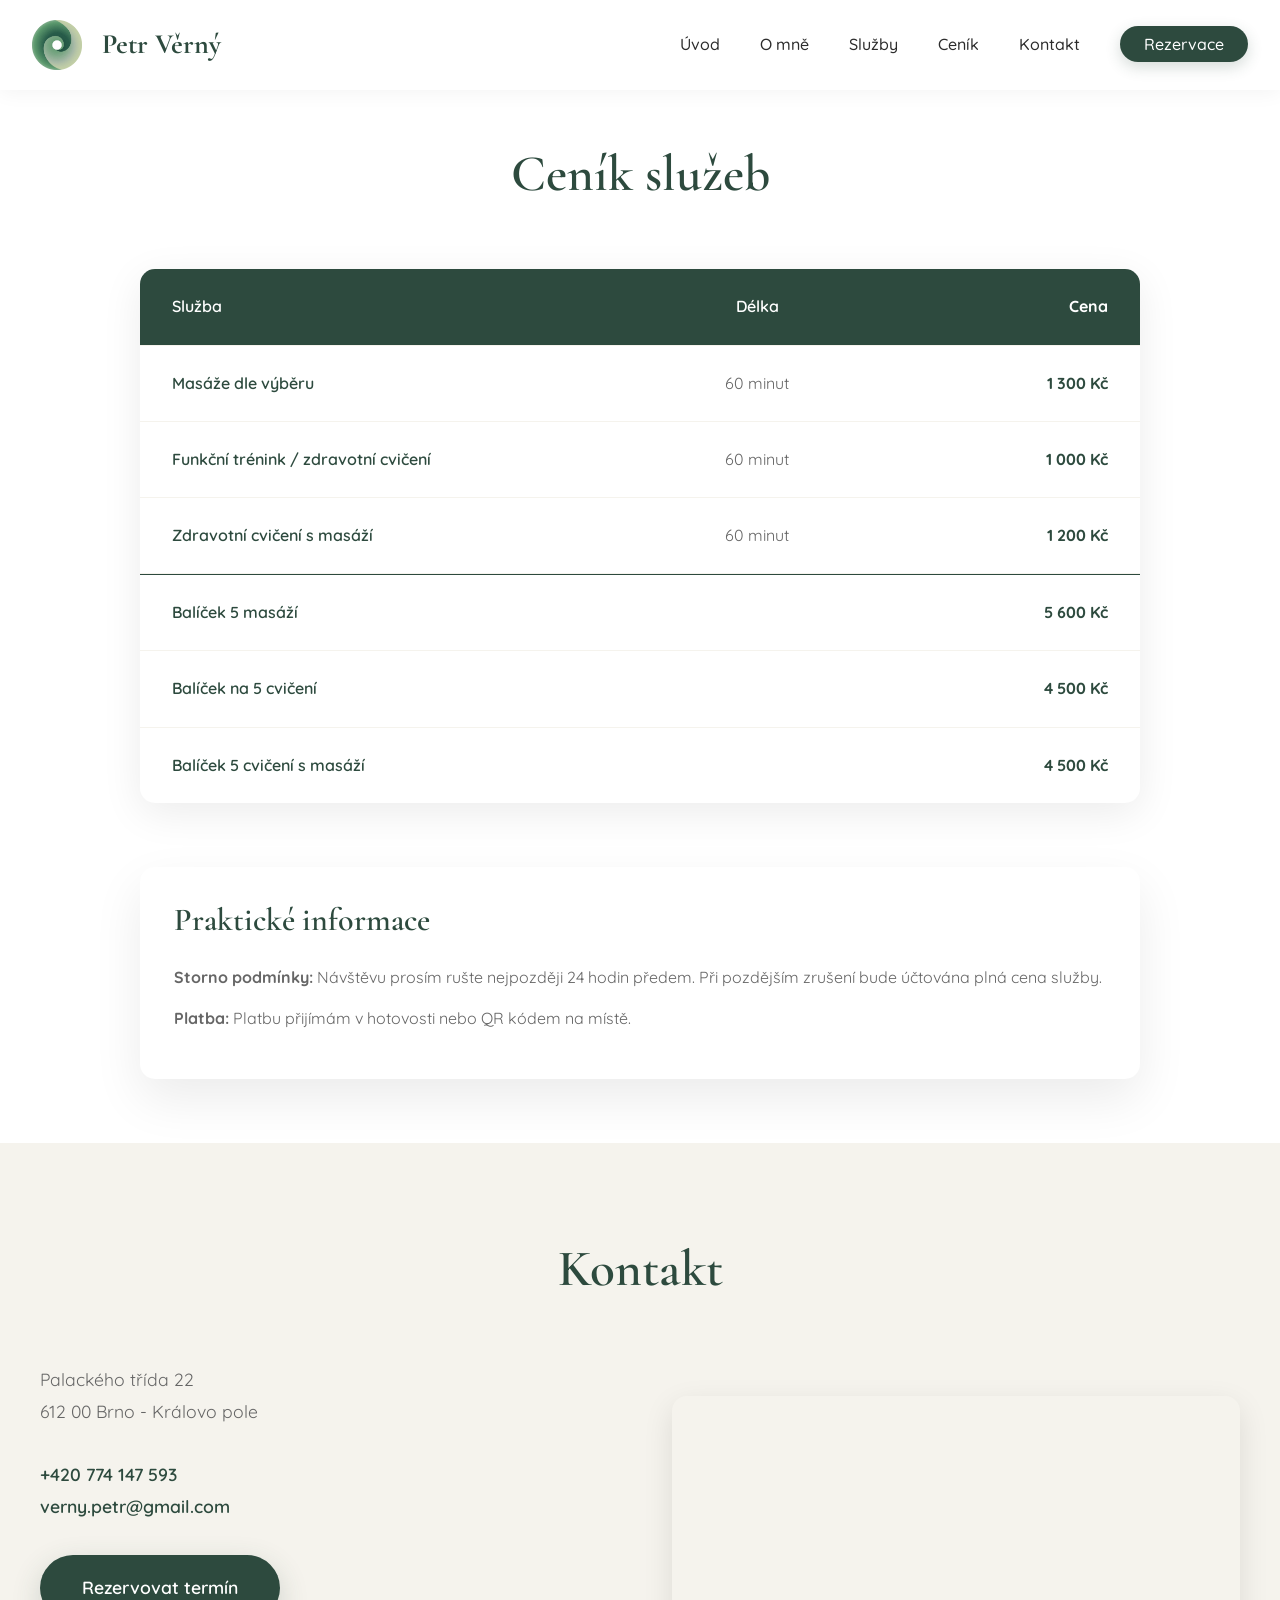
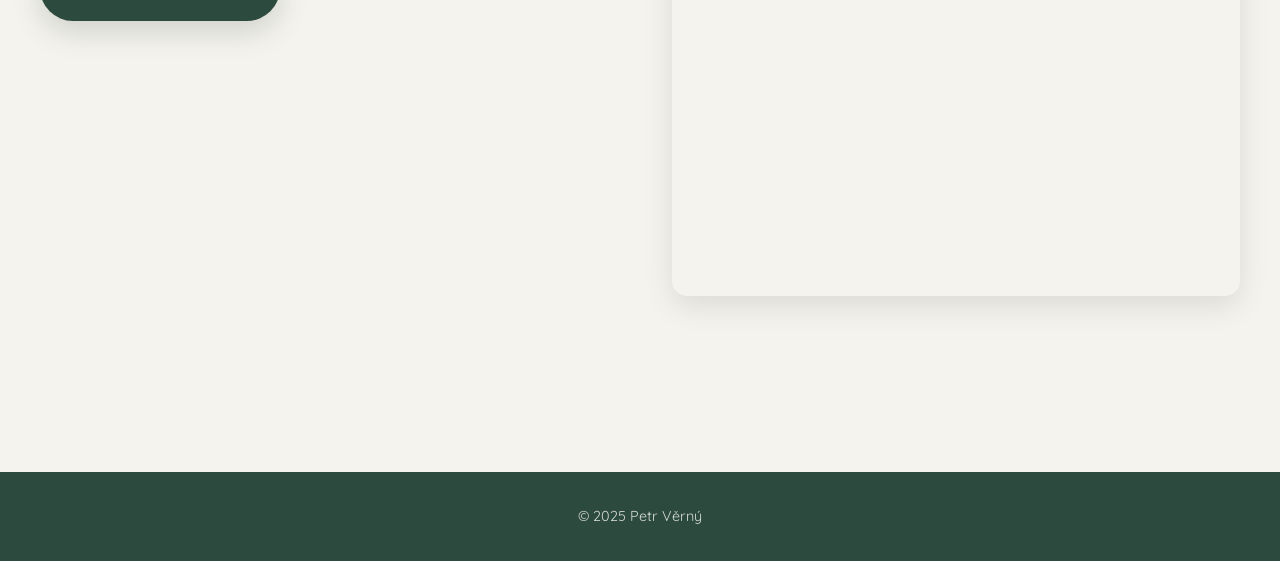
==== cenik.html @ 2bae0944 "initial commit" ====
<!doctype html>
<html lang="cs">
    <head>
        <meta charset="UTF-8" />
        <meta name="viewport" content="width=device-width, initial-scale=1.0" />
        <title>Ceník | Petr Věrný</title>
        <link rel="icon" type="image/x-icon" href="images/logo.ico" />

        <meta
            name="description"
            content="Ceník masáží, tréninků a wellness služeb v Brně."
        />

        <link rel="preconnect" href="https://fonts.googleapis.com" />
        <link rel="preconnect" href="https://fonts.gstatic.com" crossorigin />
        <link
            href="https://fonts.googleapis.com/css2?family=Cormorant+Garamond:wght@300;400;600;700&family=Quicksand:wght@300;400;500;600&display=swap"
            rel="stylesheet"
        />

        <link rel="stylesheet" href="styles.css" />
    </head>
    <body class="subpage">
        <!-- Navigation -->
        <nav id="navbar">
            <div class="nav-container">
                <a href="index.html" class="logo">
                    <img
                        src="images/logo.png"
                        alt="Logo"
                        style="
                            height: 50px;
                            width: auto;
                            vertical-align: middle;
                            margin-right: 20px;
                        "
                    />Petr Věrný
                </a>
                <button class="mobile-menu-btn" id="mobileMenuBtn">
                    <span></span>
                    <span></span>
                    <span></span>
                </button>
                <ul class="nav-links" id="navLinks">
                    <li><a href="index.html#uvod">Úvod</a></li>
                    <li><a href="index.html#o-mne">O mně</a></li>
                    <li><a href="index.html#sluzby">Služby</a></li>
                    <li><a href="cenik.html">Ceník</a></li>
                    <li><a href="#kontakt">Kontakt</a></li>
                    <li>
                        <a
                            href="https://petr-verny.reservio.com/"
                            target="_blank"
                            class="btn-rezervace"
                            >Rezervace</a
                        >
                    </li>
                </ul>
            </div>
        </nav>

        <!-- Pricing Section -->
        <section style="padding: 4rem 2rem">
            <div class="container" style="max-width: 1000px">
                <div class="section-header">
                    <h2 class="section-title">Ceník služeb</h2>
                </div>

                <div class="pricing-table">
                    <div class="pricing-row header">
                        <div class="service-name">Služba</div>
                        <div class="duration">Délka</div>
                        <div class="price">Cena</div>
                    </div>

                    <div class="pricing-row">
                        <div class="service-name">Masáže dle výběru</div>
                        <div class="duration">60 minut</div>
                        <div class="price">1 300 Kč</div>
                    </div>

                    <div class="pricing-row">
                        <div class="service-name">
                            Funkční trénink / zdravotní cvičení
                        </div>
                        <div class="duration">60 minut</div>
                        <div class="price">1 000 Kč</div>
                    </div>

                    <div class="pricing-row">
                        <div class="service-name">
                            Zdravotní cvičení s masáží
                        </div>
                        <div class="duration">60 minut</div>
                        <div class="price">1 200 Kč</div>
                    </div>

                    <div class="pricing-row divider">
                        <div class="service-name">Balíček 5 masáží</div>
                        <div class="duration"></div>
                        <div class="price">5 600 Kč</div>
                    </div>

                    <div class="pricing-row">
                        <div class="service-name">Balíček na 5 cvičení</div>
                        <div class="duration"></div>
                        <div class="price">4 500 Kč</div>
                    </div>
                    <div class="pricing-row">
                        <div class="service-name">
                            Balíček 5 cvičení s masáží
                        </div>
                        <div class="duration"></div>
                        <div class="price">4 500 Kč</div>
                    </div>
                </div>

                <div class="pricing-note">
                    <h4 class="pricing-h4">Praktické informace</h4>
                    <p>
                        <strong>Storno podmínky:</strong> Návštěvu prosím rušte
                        nejpozději 24 hodin předem. Při pozdějším zrušení bude
                        účtována plná cena služby.
                    </p>
                    <p>
                        <strong>Platba:</strong> Platbu přijímám v hotovosti
                        nebo QR kódem na místě.
                    </p>
                </div>
            </div>
        </section>

        <!-- Contact Section -->
        <section id="kontakt">
            <div class="container">
                <div class="section-header">
                    <h2 class="section-title">Kontakt</h2>
                </div>
                <div class="contact-simple">
                    <div class="contact-content">
                        <div class="contact-info">
                            <div class="contact-item">
                                <p>
                                    Palackého třída 22<br />
                                    612 00 Brno - Královo pole
                                </p>
                            </div>

                            <div class="contact-item">
                                <p>
                                    <a href="tel:+420774147593"
                                        >+420 774 147 593</a
                                    >
                                </p>
                                <p>
                                    <a href="mailto:verny.petr@gmail.com"
                                        >verny.petr@gmail.com</a
                                    >
                                </p>
                            </div>

                            <a
                                href="https://petr-verny.reservio.com/"
                                target="_blank"
                                class="btn btn-primary btn-contact"
                                >Rezervovat termín</a
                            >
                        </div>

                        <div class="contact-map-container">
                            <div class="contact-map">
                                <iframe
                                    src="https://www.google.com/maps/embed?pb=!1m18!1m12!1m3!1d2607.1234567890123!2d16.6072!3d49.2108!2m3!1f0!2f0!3f0!3m2!1i1024!2i768!4f13.1!3m3!1m2!1s0x47129450b8c0c0c1%3A0x1234567890abcdef!2zUGFsYWNrw6lobyB0xZlpZGEgMjIsIDYxMiAwMCBCcm5vLUty w6Fsb3ZvIFBvbGU!5e0!3m2!1scs!2scz!4v1234567890123!5m2!1scs!2scz"
                                    width="100%"
                                    height="500"
                                    style="
                                        border: 0;
                                        border-radius: 15px;
                                        box-shadow: 0 10px 30px
                                            rgba(0, 0, 0, 0.1);
                                    "
                                    allowfullscreen=""
                                    loading="lazy"
                                    referrerpolicy="no-referrer-when-downgrade"
                                ></iframe>
                            </div>
                        </div>
                    </div>
                </div>
            </div>
        </section>

        <!-- Footer -->
        <footer>
            <div class="footer-content">
                <div class="footer-bottom">
                    <p>&copy; 2025 Petr Věrný</p>
                </div>
            </div>
        </footer>

        <script src="script.js"></script>
    </body>
</html>
---- styles.css ----
:root {
    --color-primary: #2d4a3e;
    --color-secondary: #6b8f71;
    --color-accent: #d4a574;
    --color-light: #f5f3ed;
    --color-white: #ffffff;
    --color-text: #2c2c2c;
    --color-text-light: #666666;

    --font-heading: "Cormorant Garamond", serif;
    --font-body: "Quicksand", sans-serif;

    --transition: all 0.4s cubic-bezier(0.4, 0, 0.2, 1);
}

* {
    margin: 0;
    padding: 0;
    box-sizing: border-box;
}

html {
    scroll-behavior: smooth;
}

body {
    font-family: var(--font-body);
    color: var(--color-text);
    line-height: 1.7;
    background-color: var(--color-white);
    overflow-x: hidden;
}

h1,
h2,
h3,
h4 {
    font-family: var(--font-heading);
    font-weight: 600;
    line-height: 1.2;
}

h1 {
    font-size: clamp(2.5rem, 6vw, 4.5rem);
    font-weight: 700;
}

h2 {
    font-size: clamp(2rem, 4vw, 3.5rem);
    margin-bottom: 1rem;
}

h3 {
    font-size: clamp(1.5rem, 3vw, 2rem);
    margin-bottom: 0.75rem;
}

/* Navigation */
nav {
    position: fixed;
    top: 0;
    width: 100%;
    background: rgba(255, 255, 255, 0.95);
    backdrop-filter: blur(10px);
    z-index: 1000;
    padding: 1.25rem 0;
    box-shadow: 0 2px 20px rgba(0, 0, 0, 0.05);
    transition: var(--transition);
}

nav.scrolled {
    padding: 0.75rem 0;
    box-shadow: 0 2px 30px rgba(0, 0, 0, 0.1);
}

.nav-container {
    max-width: 1400px;
    margin: 0 auto;
    padding: 0 2rem;
    display: flex;
    justify-content: space-between;
    align-items: center;
}

.logo {
    font-family: var(--font-heading);
    font-size: 1.75rem;
    font-weight: 700;
    color: var(--color-primary);
    text-decoration: none;
    transition: var(--transition);
    display: flex;
    align-items: center;
}

.logo:hover {
    color: var(--color-accent);
}

.nav-links {
    display: flex;
    gap: 2.5rem;
    list-style: none;
}

.nav-links a {
    text-decoration: none;
    color: var(--color-text);
    font-weight: 500;
    font-size: 1rem;
    position: relative;
    transition: var(--transition);
}

.nav-links a::after {
    content: "";
    position: absolute;
    bottom: -5px;
    left: 0;
    width: 0;
    height: 2px;
    background: var(--color-accent);
    transition: var(--transition);
}

.nav-links a:hover {
    color: var(--color-primary);
}

.nav-links a:hover::after {
    width: 100%;
}

.btn-rezervace {
    background: var(--color-primary) !important;
    color: var(--color-white) !important;
    padding: 0.5rem 1.5rem !important;
    border-radius: 50px !important;
    transition: var(--transition) !important;
    box-shadow: 0 5px 15px rgba(45, 74, 62, 0.2) !important;
}

.btn-rezervace:hover {
    background: var(--color-secondary) !important;
    transform: translateY(-2px);
    box-shadow: 0 8px 20px rgba(45, 74, 62, 0.3) !important;
}

.btn-rezervace::after {
    display: none !important;
}

.mobile-menu-btn {
    display: none;
    flex-direction: column;
    gap: 5px;
    background: none;
    border: none;
    cursor: pointer;
}

.mobile-menu-btn span {
    width: 25px;
    height: 3px;
    background: var(--color-primary);
    transition: var(--transition);
}

/* Hero Section */
.hero {
    min-height: 100vh;
    display: flex;
    align-items: center;
    position: relative;
    overflow: hidden;
    background: linear-gradient(
        135deg,
        var(--color-light) 0%,
        var(--color-white) 100%
    );
    padding-top: 80px;
}

.hero::before {
    content: "";
    position: absolute;
    top: -50%;
    right: -20%;
    width: 80%;
    height: 150%;
    background: radial-gradient(
        circle,
        rgba(212, 165, 116, 0.08) 0%,
        transparent 70%
    );
    animation: float 20s ease-in-out infinite;
}

@keyframes float {
    0%,
    100% {
        transform: translate(0, 0) rotate(0deg);
    }
    33% {
        transform: translate(30px, -30px) rotate(5deg);
    }
    66% {
        transform: translate(-20px, 20px) rotate(-5deg);
    }
}

.hero-container {
    max-width: 1400px;
    margin: 0 auto;
    padding: 2rem;
    display: grid;
    grid-template-columns: 1fr 1fr;
    gap: 4rem;
    align-items: center;
    position: relative;
    z-index: 1;
}

.hero-content {
    animation: fadeInLeft 1s ease-out;
}

@keyframes fadeInLeft {
    from {
        opacity: 0;
        transform: translateX(-50px);
    }
    to {
        opacity: 1;
        transform: translateX(0);
    }
}

.hero-subtitle {
    font-size: 1.25rem;
    color: var(--color-secondary);
    margin-bottom: 1.5rem;
    font-weight: 500;
    letter-spacing: 2px;
    text-transform: uppercase;
}

.hero h1 {
    color: var(--color-primary);
    margin-bottom: 1.5rem;
}

.hero-description {
    font-size: 1.2rem;
    color: var(--color-text-light);
    margin-bottom: 3rem;
    line-height: 1.8;
}

.hero-buttons {
    display: flex;
    gap: 1.5rem;
    flex-wrap: wrap;
}

.btn {
    display: inline-block;
    padding: 1rem 2.5rem;
    border-radius: 50px;
    text-decoration: none;
    font-weight: 600;
    font-size: 1.1rem;
    transition: var(--transition);
    border: 2px solid transparent;
    cursor: pointer;
}

.btn-primary {
    background: var(--color-primary);
    color: var(--color-white);
    box-shadow: 0 10px 30px rgba(45, 74, 62, 0.2);
}

.btn-primary:hover {
    background: var(--color-secondary);
    transform: translateY(-3px);
    box-shadow: 0 15px 40px rgba(45, 74, 62, 0.3);
}

.btn-secondary {
    background: transparent;
    color: var(--color-primary);
    border-color: var(--color-primary);
}

.btn-secondary:hover {
    background: var(--color-primary);
    color: var(--color-white);
    transform: translateY(-3px);
}

.hero-visual {
    position: relative;
    animation: fadeInRight 1s ease-out 0.3s both;
}

@keyframes fadeInRight {
    from {
        opacity: 0;
        transform: translateX(50px);
    }
    to {
        opacity: 1;
        transform: translateX(0);
    }
}

.hero-image-container {
    position: relative;
    border-radius: 20px;
    overflow: hidden;
    box-shadow: 0 30px 60px rgba(0, 0, 0, 0.15);
    transition: var(--transition);
}

.hero-image-container:hover {
    transform: translateY(-10px);
    box-shadow: 0 40px 80px rgba(0, 0, 0, 0.2);
}

.hero-image-container::before {
    content: "";
    position: absolute;
    top: 0;
    left: 0;
    right: 0;
    bottom: 0;
    background: linear-gradient(
        135deg,
        rgba(45, 74, 62, 0.1) 0%,
        rgba(212, 165, 116, 0.1) 100%
    );
    z-index: 1;
}

.hero-image-container img {
    width: 100%;
    height: auto;
    display: block;
    transform: scale(1.25);
    transition: var(--transition);
}

.hero-image-container:hover img {
    transform: scale(1.3);
}

.decorative-element {
    position: absolute;
    width: 200px;
    height: 200px;
    background: var(--color-accent);
    opacity: 0.15;
    border-radius: 50%;
    filter: blur(60px);
    z-index: -1;
}

.decorative-element:nth-child(1) {
    top: -50px;
    right: -50px;
}

.decorative-element:nth-child(2) {
    bottom: -80px;
    left: -50px;
}

/* Sections */
section {
    padding: 6rem 2rem;
    position: relative;
}

.container {
    max-width: 1400px;
    margin: 0 auto;
}

.section-header {
    text-align: center;
    margin-bottom: 4rem;
}

.section-subtitle {
    color: var(--color-secondary);
    font-size: 1rem;
    font-weight: 600;
    text-transform: uppercase;
    letter-spacing: 3px;
    margin-bottom: 1rem;
}

.section-title {
    color: var(--color-primary);
}

/* About Section */
#o-mne {
    background: var(--color-light);
}

.about-content {
    display: grid;
    grid-template-columns: 450px 1fr;
    gap: 4rem;
    align-items: center;
    margin-bottom: 3rem;
}

.about-photo {
    position: relative;
}

.about-photo img {
    width: 100%;
    border-radius: 20px;
    box-shadow: 0 20px 50px rgba(0, 0, 0, 0.15);
    transition: var(--transition);
    aspect-ratio: 1/1;
    overflow: hidden;
    object-fit: cover;
    object-position: -85px center;
}

.about-photo:hover img {
    transform: translateY(-10px);
    box-shadow: 0 30px 60px rgba(0, 0, 0, 0.2);
}

.about-photo::before {
    content: "";
    position: absolute;
    top: -20px;
    left: -20px;
    right: 20px;
    bottom: 20px;
    border: 3px solid var(--color-accent);
    border-radius: 20px;
    z-index: -1;
}

.about-text {
    font-size: 1.1rem;
    line-height: 1.9;
    color: var(--color-text-light);
}

.about-text p {
    margin-bottom: 1.5rem;
}

.about-text strong {
    color: var(--color-primary);
    font-weight: 600;
}

.about-highlights {
    display: grid;
    grid-template-columns: repeat(4, 1fr);
    gap: 2rem;
    margin-top: 2rem;
}

.highlight-card {
    background: var(--color-white);
    padding: 2rem 1.5rem;
    border-radius: 15px;
    box-shadow: 0 10px 30px rgba(0, 0, 0, 0.05);
    transition: var(--transition);
    text-align: center;
}

.highlight-card:hover {
    transform: translateY(-5px);
    box-shadow: 0 15px 40px rgba(0, 0, 0, 0.1);
}

/* Sjednocení stylu ikon */
.highlight-icon svg,
.service-icon svg {
    width: 50px;
    height: 50px;
    stroke: #2d4a3e;
    stroke-width: 1.2px; /* Tenké linky vypadají prémiověji */
    transition: var(--transition);
}

.service-icon svg {
    height: 90px;
}

.highlight-card:hover svg,
.service-card:hover .service-icon svg {
    stroke: var(--color-accent); /* Změna na zlatou při najetí */
    transform: translateY(-3px);
}

.hands-icon svg {
    width: 90px;
}

.joga-icon svg {
    height: 90px;
}

.dumbbell-icon svg {
    width: 70px;
}

.highlight-card h4 {
    color: var(--color-primary);
    font-size: 1.2rem;
    margin-bottom: 0.75rem;
}

.highlight-card p {
    color: var(--color-text-light);
    font-size: 0.95rem;
    line-height: 1.6;
}

/* Services */
.services-intro {
    margin: 0 auto 3rem;
    text-align: center;
    color: var(--color-text-light);
    font-size: 1.1rem;
    line-height: 1.8;
}

.services-intro a {
    color: var(--color-primary);
    text-decoration: none;
    font-weight: 600;
    transition: var(--transition);
}

.services-intro a:hover {
    color: var(--color-secondary);
}

.services-grid {
    display: grid;
    grid-template-columns: repeat(auto-fit, minmax(320px, 1fr));
    gap: 2.5rem;
    margin-top: 3rem;
}

.service-card {
    background: var(--color-white);
    padding: 3rem 2rem;
    border-radius: 20px;
    box-shadow: 0 10px 40px rgba(0, 0, 0, 0.08);
    transition: var(--transition);
    position: relative;
    overflow: hidden;
    text-align: center;
    display: flex;
    flex-direction: column;
}

.service-card::before {
    content: "";
    position: absolute;
    top: 0;
    left: 0;
    width: 100%;
    height: 5px;
    background: linear-gradient(
        90deg,
        var(--color-primary),
        var(--color-secondary)
    );
    transform: scaleX(0);
    transform-origin: left;
    transition: var(--transition);
}

.service-card:hover {
    transform: translateY(-10px);
    box-shadow: 0 20px 50px rgba(0, 0, 0, 0.12);
}

.service-card:hover::before {
    transform: scaleX(1);
}

.service-icon {
    font-size: 3.5rem;
    margin-bottom: 1.5rem;
    display: block;
}

.service-card h3 {
    color: var(--color-primary);
    margin-bottom: 1rem;
}

.service-card p {
    color: var(--color-text-light);
    line-height: 1.8;
    margin-bottom: 2rem;
}

.btn-service {
    background: var(--color-primary);
    color: var(--color-white);
    padding: 0.75rem 2rem;
    border-radius: 50px;
    text-decoration: none;
    font-weight: 600;
    display: inline-block;
    transition: var(--transition);
    box-shadow: 0 10px 30px rgba(45, 74, 62, 0.2);
    margin-top: auto;
    align-self: center;
}

.btn-service:hover {
    background: var(--color-secondary);
    transform: translateY(-3px);
    box-shadow: 0 15px 40px rgba(45, 74, 62, 0.3);
}

/* Massage Types */
.massage-types {
    display: grid;
    grid-template-columns: repeat(auto-fit, minmax(320px, 1fr));
    gap: 2rem;
    margin-top: 3rem;
}

.massage-card {
    background: var(--color-white);
    padding: 2.5rem;
    border-radius: 20px;
    box-shadow: 0 10px 40px rgba(0, 0, 0, 0.08);
    transition: var(--transition);
}

.massage-card:hover {
    transform: translateY(-10px);
    box-shadow: 0 20px 50px rgba(0, 0, 0, 0.12);
    background: var(--color-white);
}

.massage-card h3 {
    color: var(--color-primary);
    margin-bottom: 1rem;
    font-size: 1.8rem;
}

.massage-card p {
    color: var(--color-text-light);
    line-height: 1.8;
    margin-bottom: 1rem;
}

/* Pricing */
.pricing-table {
    background: var(--color-white);
    border-radius: 15px;
    box-shadow: 0 10px 40px rgba(0, 0, 0, 0.08);
    overflow: hidden;
    margin-bottom: 4rem;
}

.pricing-row {
    display: grid;
    grid-template-columns: 2fr 1fr 1fr;
    padding: 1.5rem 2rem;
    border-bottom: 1px solid var(--color-light);
    align-items: center;
    transition: var(--transition);
}

.pricing-row:hover {
    background: rgba(107, 143, 113, 0.1);
}

.pricing-row:last-child {
    border-bottom: none;
}

.pricing-row.header {
    background: var(--color-primary);
    color: var(--color-white);
    font-weight: 600;
}

.pricing-row.header:hover {
    background: var(--color-primary);
    border-left: none;
}

.pricing-row.featured {
    background: rgba(107, 143, 113, 0.1);
    border-left: 4px solid var(--color-secondary);
}

.service-name {
    font-weight: 600;
    color: var(--color-primary);
}

.pricing-row.header .service-name,
.pricing-row.header .duration,
.pricing-row.header .price {
    color: var(--color-white);
}

.duration {
    color: var(--color-text-light);
    text-align: center;
}

.price {
    /* font-family: var(--font-heading);
    font-size: 1.5rem; */
    font-weight: 700;
    color: var(--color-primary);
    text-align: right;
}

.pricing-note {
    background: var(--color-white);
    box-shadow: var();
    padding: 2rem;
    border-radius: 15px;
    margin-top: 2rem;
    border: 2px solid transparent;
    transition: var(--transition);
    box-shadow: 0 20px 50px rgba(0, 0, 0, 0.08);
}

.pricing-note:hover {
    transform: translateY(-10px);
    box-shadow: 0 20px 50px rgba(0, 0, 0, 0.12);
}

.pricing-h4 {
    color: var(--color-primary);
    font-size: 2rem;
    font-family: var(--font-heading);
    font-weight: 600;
    font-style: normal;
    margin-bottom: 1.5rem;
}

.pricing-note p {
    color: var(--color-text-light);
    line-height: 1.8;
    margin-bottom: 0.75rem;
}

.divider {
    border-top: 1px solid var(--color-primary);
}

/* Contact */
#kontakt {
    background: var(--color-light);
}

.contact-simple {
    max-width: 1200px;
    margin: 0 auto;
}

.contact-content {
    display: grid;
    grid-template-columns: 1fr 1fr;
    gap: 4rem;
    align-items: start;
    margin-bottom: 3rem;
}

.contact-info {
    display: flex;
    flex-direction: column;
    gap: 2rem;
}

.contact-item {
    margin-bottom: 0;
}

.contact-item h3 {
    color: var(--color-primary);
    font-size: 1.3rem;
    margin-bottom: 0.5rem;
}

.contact-item p {
    color: var(--color-text-light);
    font-size: 1.1rem;
    line-height: 1.8;
}

.contact-item a {
    color: var(--color-primary);
    text-decoration: none;
    font-weight: 600;
    transition: var(--transition);
}

.contact-item a:hover {
    color: var(--color-secondary);
}

.contact-map-container {
    position: sticky;
    top: 100px;
}

.contact-map {
    margin: 0;
}

.contact-map iframe {
    width: 100%;
    display: block;
}

.btn-contact {
    width: fit-content;
}

.contact-map {
    margin-top: 2rem;
    margin-bottom: 2rem;
}

.contact-map iframe {
    width: 100%;
    display: block;
}

/* Footer */
footer {
    background: var(--color-primary);
    color: rgba(255, 255, 255, 0.8);
    padding: 2rem;
    text-align: center;
}

.footer-content {
    max-width: 1400px;
    margin: 0 auto;
}

.footer-bottom {
    font-size: 0.9rem;
}

/* Exercise page */
.massage-intro,
.exercise-intro {
    max-width: 700px;
    margin: 0 auto 3rem;
    text-align: center;
    color: var(--color-text-light);
    font-size: 1.1rem;
    line-height: 1.8;
}

.photo-gallery {
    display: grid;
    grid-template-columns: repeat(auto-fit, minmax(280px, 1fr));
    gap: 1rem;
    margin-top: 4rem;
}

.photo-gallery img {
    width: 100%;
    height: 300px;
    object-fit: cover;
    object-position: center top;
    border-radius: 15px;
    display: block;
    transition: var(--transition);
}

.massage-gallery img {
    height: 500px;
}

.photo-gallery img:hover {
    transform: scale(1.02);
    box-shadow: 0 20px 50px rgba(0, 0, 0, 0.15);
}

/* Responsive */
@media (max-width: 968px) {
    .nav-links {
        position: fixed;
        top: 80px;
        left: -100%;
        flex-direction: column;
        align-items: center;
        background: var(--color-white);
        width: 100%;
        padding: 2rem;
        box-shadow: 0 10px 30px rgba(0, 0, 0, 0.1);
        transition: var(--transition);
    }

    .nav-links.active {
        left: 0;
    }

    .mobile-menu-btn {
        display: flex;
    }

    .hero-container {
        grid-template-columns: 1fr;
        gap: 3rem;
    }

    .hero-visual {
        order: -1;
    }

    .about-content {
        grid-template-columns: 1fr;
        gap: 3rem;
    }

    .about-photo {
        max-width: 350px;
        margin: 0 auto;
    }

    .about-photo img {
        max-height: 450px;
        object-fit: cover;
    }

    .about-photo::before {
        display: none;
    }

    .about-highlights {
        grid-template-columns: 1fr 1fr;
    }

    .services-grid,
    .massage-types {
        grid-template-columns: 1fr;
    }

    .contact-content {
        grid-template-columns: 1fr;
        gap: 2rem;
    }

    .contact-map-container {
        position: relative;
        top: 0;
    }
}

@media (max-width: 640px) {
    section {
        padding: 4rem 1.5rem;
    }

    h1 {
        font-size: 2.5rem;
    }

    h2 {
        font-size: 2rem;
    }

    .hero-buttons {
        flex-direction: column;
    }

    .btn {
        width: 100%;
        text-align: center;
    }

    .about-highlights {
        grid-template-columns: 1fr;
    }

    .about-photo {
        max-width: 280px;
    }

    .about-photo img {
        max-height: 380px;
    }

    .pricing-row {
        grid-template-columns: 1fr;
        gap: 0.5rem;
        text-align: left;
    }

    .duration,
    .price {
        text-align: left;
    }

    /* .price {
        font-size: 1.3rem;
    } */
}

/* Subpages specific styles */
body.subpage {
    padding-top: 80px;
}
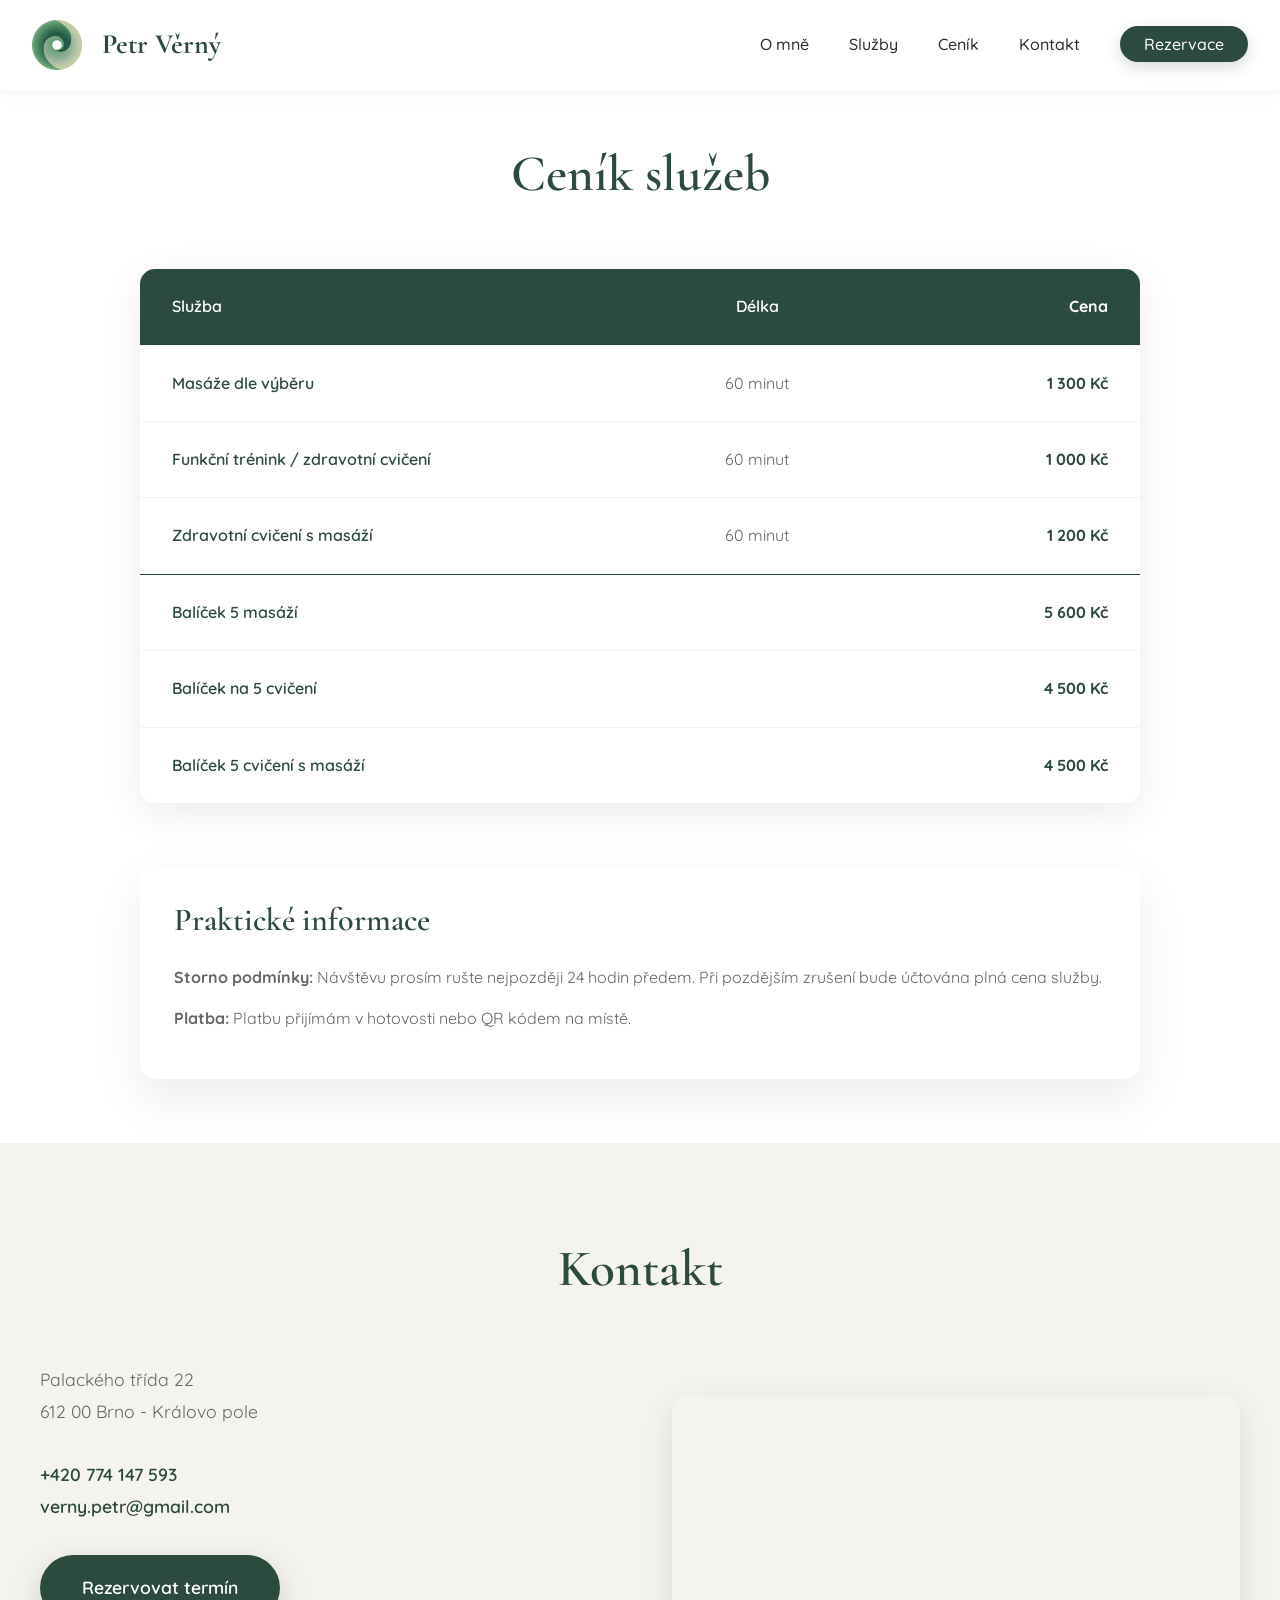
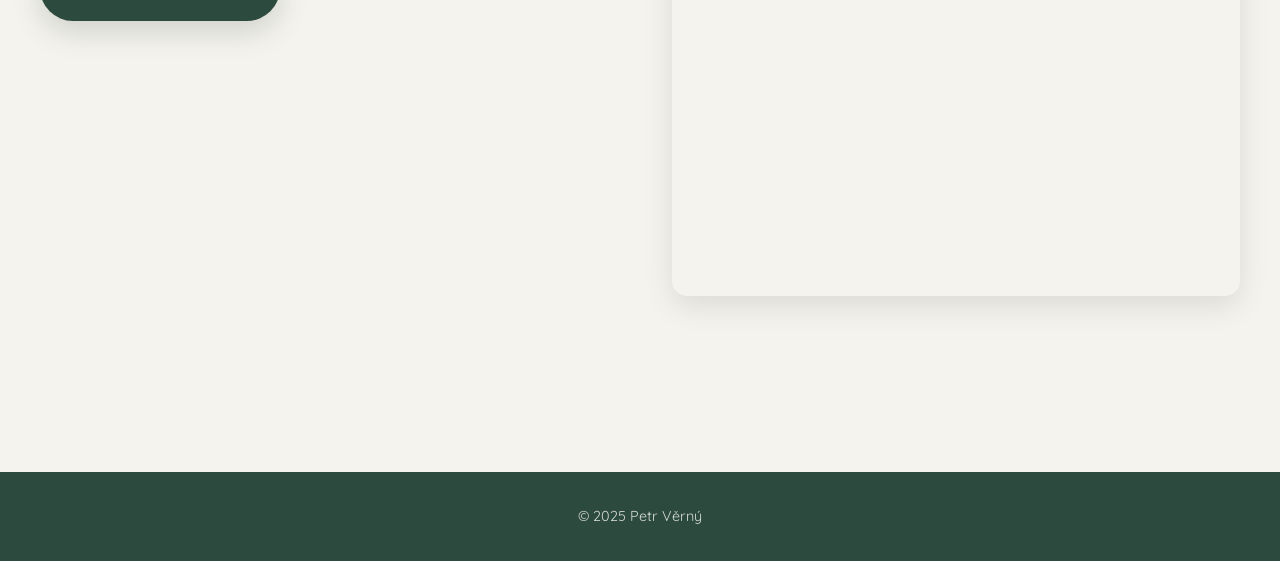
==== commit 11dd19a0: "cleanup, images improvement" ====
--- a/cenik.html
+++ b/cenik.html
@@ -21,7 +21,6 @@
         <link rel="stylesheet" href="styles.css" />
     </head>
     <body class="subpage">
-        <!-- Navigation -->
         <nav id="navbar">
             <div class="nav-container">
                 <a href="index.html" class="logo">
@@ -42,7 +41,6 @@
                     <span></span>
                 </button>
                 <ul class="nav-links" id="navLinks">
-                    <li><a href="index.html#uvod">Úvod</a></li>
                     <li><a href="index.html#o-mne">O mně</a></li>
                     <li><a href="index.html#sluzby">Služby</a></li>
                     <li><a href="cenik.html">Ceník</a></li>
@@ -59,7 +57,6 @@
             </div>
         </nav>
 
-        <!-- Pricing Section -->
         <section style="padding: 4rem 2rem">
             <div class="container" style="max-width: 1000px">
                 <div class="section-header">
@@ -130,7 +127,6 @@
             </div>
         </section>
 
-        <!-- Contact Section -->
         <section id="kontakt">
             <div class="container">
                 <div class="section-header">
@@ -190,7 +186,6 @@
             </div>
         </section>
 
-        <!-- Footer -->
         <footer>
             <div class="footer-content">
                 <div class="footer-bottom">
--- a/styles.css
+++ b/styles.css
@@ -128,6 +128,10 @@
 }
 
 .nav-links a:hover::after {
+    width: 100%;
+}
+
+.nav-links a.active::after {
     width: 100%;
 }
 
@@ -430,7 +434,6 @@
     aspect-ratio: 1/1;
     overflow: hidden;
     object-fit: cover;
-    object-position: -85px center;
 }
 
 .about-photo:hover img {
@@ -893,7 +896,9 @@
 }
 
 .massage-gallery img {
-    height: 500px;
+    height: auto;
+    object-fit: unset;
+    object-position: unset;
 }
 
 .photo-gallery img:hover {
@@ -972,6 +977,12 @@
     }
 }
 
+@media (max-width: 700px) {
+    .massage-gallery {
+        grid-template-columns: 1fr;
+    }
+}
+
 @media (max-width: 640px) {
     section {
         padding: 4rem 1.5rem;
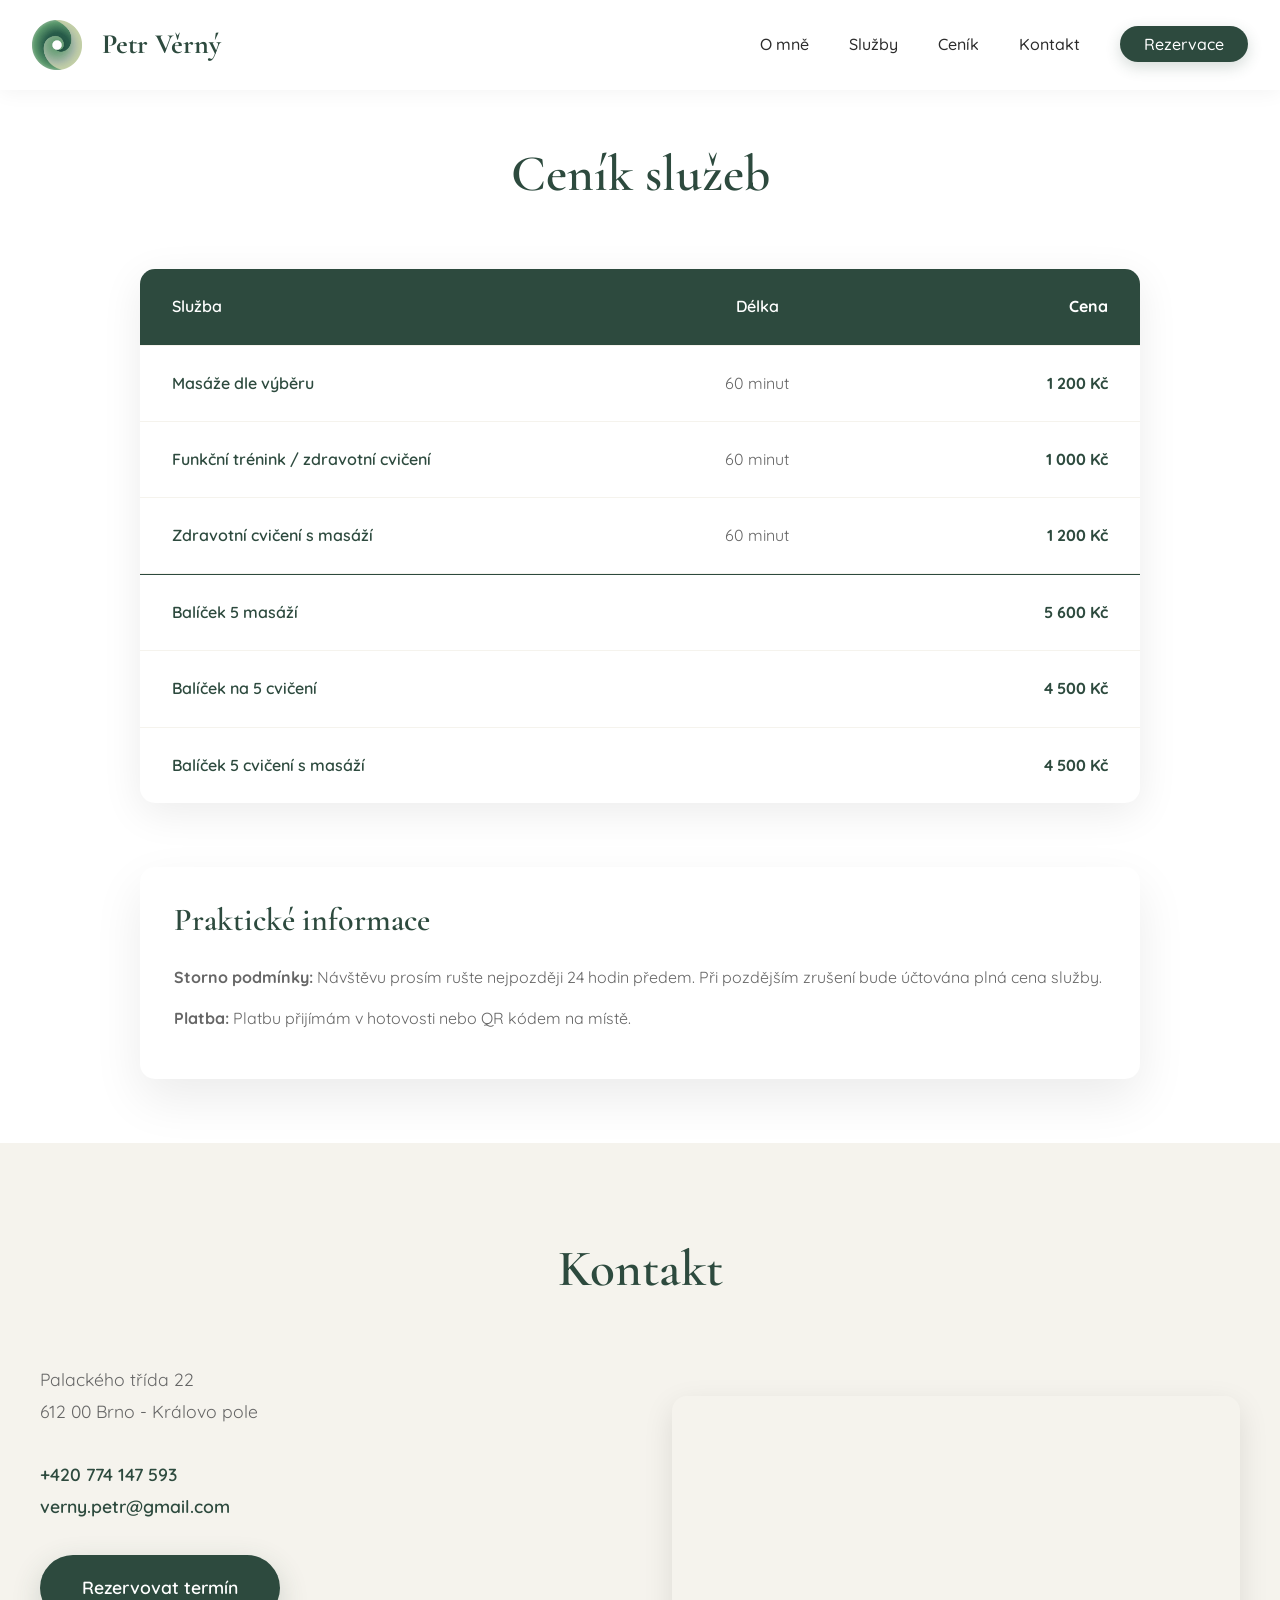
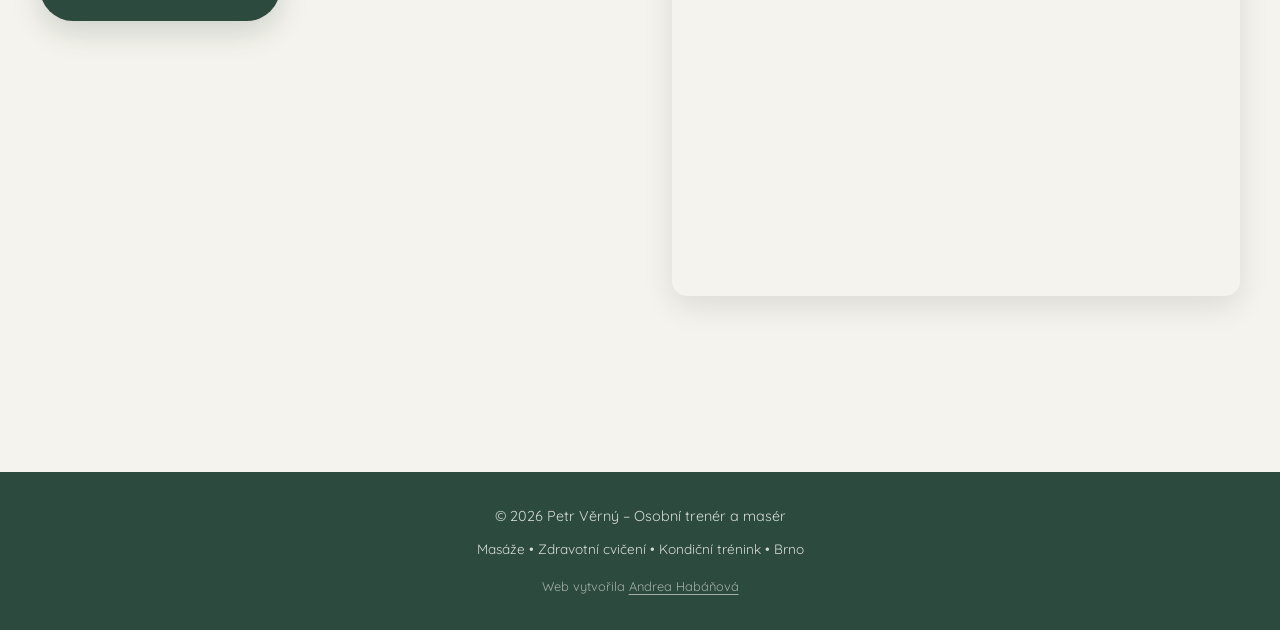
==== commit 10d927e2: "Update footer content and styles across multiple pages" ====
--- a/cenik.html
+++ b/cenik.html
@@ -73,7 +73,7 @@
                     <div class="pricing-row">
                         <div class="service-name">Masáže dle výběru</div>
                         <div class="duration">60 minut</div>
-                        <div class="price">1 300 Kč</div>
+                        <div class="price">1 200 Kč</div>
                     </div>
 
                     <div class="pricing-row">
@@ -189,7 +189,19 @@
         <footer>
             <div class="footer-content">
                 <div class="footer-bottom">
-                    <p>&copy; 2025 Petr Věrný</p>
+                    <p>&copy; 2026 Petr Věrný – Osobní trenér a masér</p>
+                    <p class="footer-tagline">
+                        Masáže • Zdravotní cvičení • Kondiční trénink • Brno
+                    </p>
+                    <p class="footer-credit">
+                        Web vytvořila
+                        <a
+                            href="https://ahabanova.eu/"
+                            target="_blank"
+                            rel="noopener"
+                            >Andrea Habáňová</a
+                        >
+                    </p>
                 </div>
             </div>
         </footer>
--- a/styles.css
+++ b/styles.css
@@ -416,7 +416,7 @@
 
 .about-content {
     display: grid;
-    grid-template-columns: 450px 1fr;
+    grid-template-columns: auto 1fr;
     gap: 4rem;
     align-items: center;
     margin-bottom: 3rem;
@@ -424,14 +424,17 @@
 
 .about-photo {
     position: relative;
+    max-height: 550px;
 }
 
 .about-photo img {
-    width: 100%;
+    height: 100%;
+    width: auto;
+    max-width: 100%;
+    max-height: 550px;
     border-radius: 20px;
     box-shadow: 0 20px 50px rgba(0, 0, 0, 0.15);
     transition: var(--transition);
-    aspect-ratio: 1/1;
     overflow: hidden;
     object-fit: cover;
 }
@@ -459,7 +462,7 @@
     color: var(--color-text-light);
 }
 
-.about-text p {
+.about-text p:not(:last-child) {
     margin-bottom: 1.5rem;
 }
 
@@ -536,7 +539,6 @@
 /* Services */
 .services-intro {
     margin: 0 auto 3rem;
-    text-align: center;
     color: var(--color-text-light);
     font-size: 1.1rem;
     line-height: 1.8;
@@ -551,6 +553,10 @@
 
 .services-intro a:hover {
     color: var(--color-secondary);
+}
+
+.services-intro p:not(:last-child) {
+    margin-bottom: 1.5rem;
 }
 
 .services-grid {
@@ -867,6 +873,29 @@
     font-size: 0.9rem;
 }
 
+.footer-tagline {
+    margin-top: 0.5rem;
+    font-size: 0.85rem;
+}
+
+.footer-credit {
+    margin-top: 1rem;
+    font-size: 0.8rem;
+    opacity: 0.7;
+}
+
+.footer-credit a {
+    color: inherit;
+    text-decoration: underline;
+    text-underline-offset: 3px;
+    transition: var(--transition);
+}
+
+.footer-credit a:hover {
+    color: var(--color-accent);
+    opacity: 1;
+}
+
 /* Exercise page */
 .massage-intro,
 .exercise-intro {
@@ -944,12 +973,12 @@
     }
 
     .about-photo {
-        max-width: 350px;
+        max-width: 300px;
         margin: 0 auto;
     }
 
     .about-photo img {
-        max-height: 450px;
+        /* max-height: 450px; */
         object-fit: cover;
     }
 
@@ -1010,12 +1039,12 @@
     }
 
     .about-photo {
-        max-width: 280px;
-    }
-
-    .about-photo img {
+        max-width: 230px;
+    }
+
+    /* .about-photo img {
         max-height: 380px;
-    }
+    } */
 
     .pricing-row {
         grid-template-columns: 1fr;
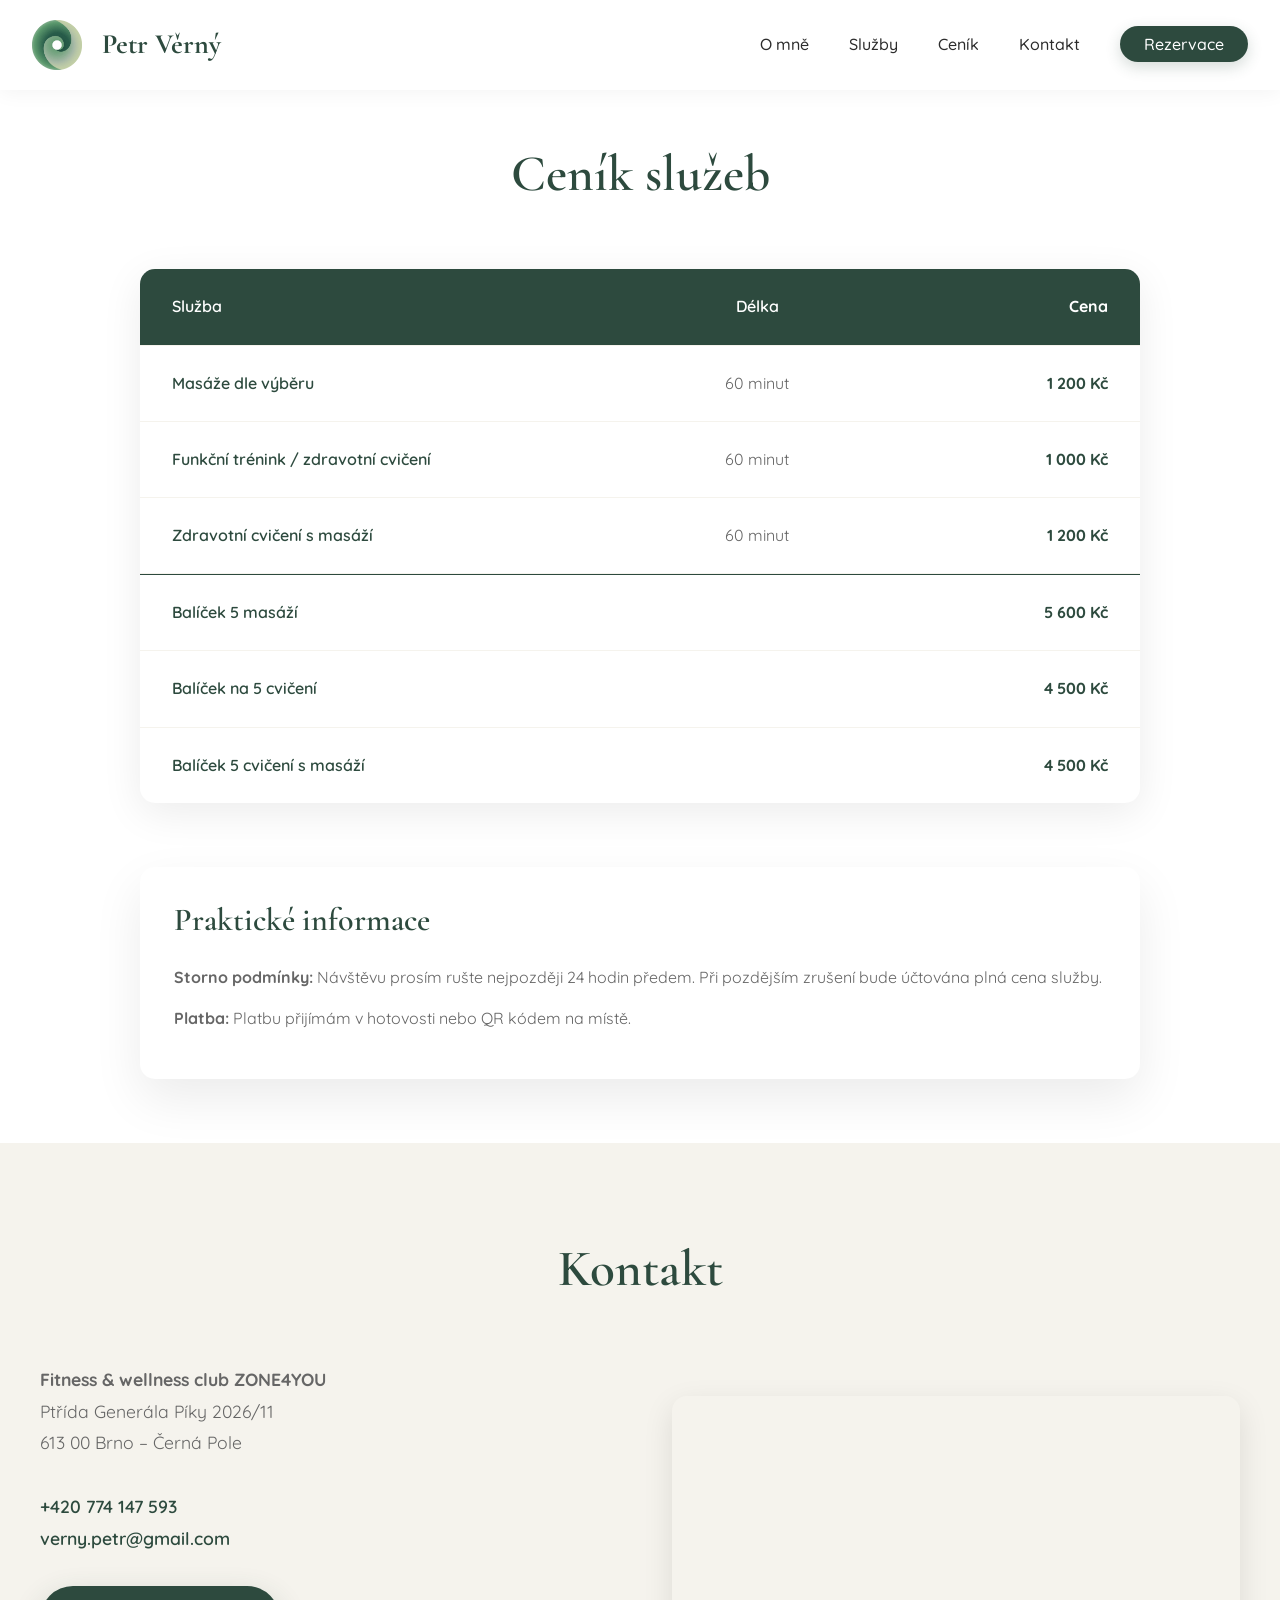
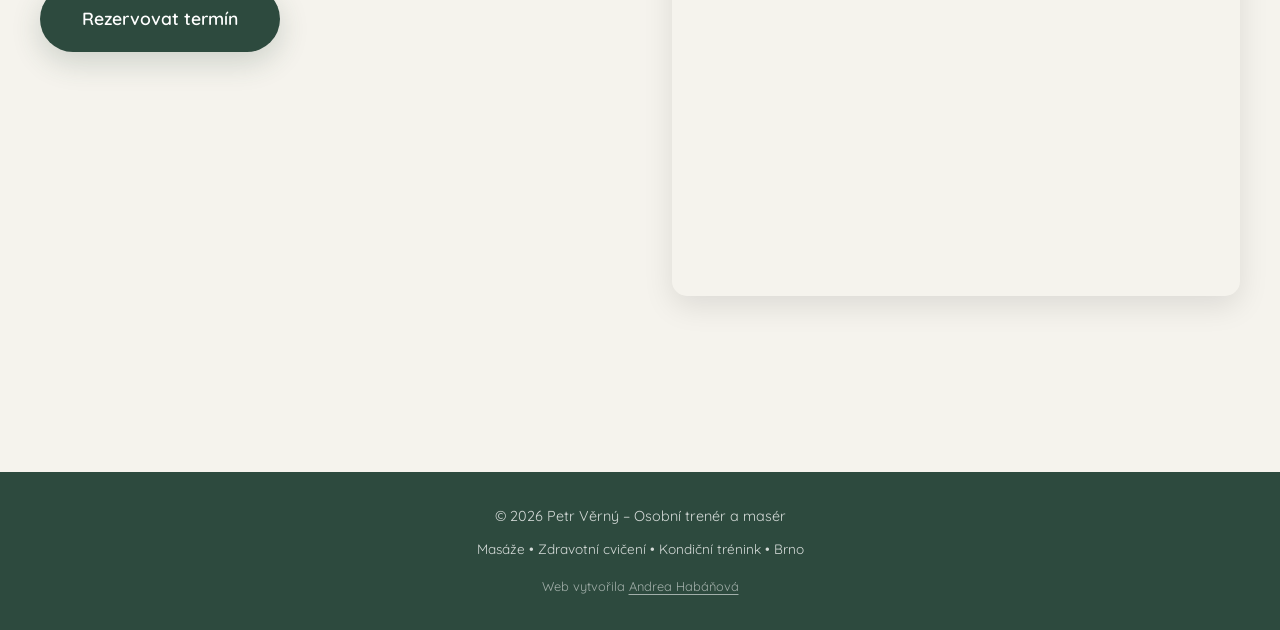
==== commit 213d87f6: "Update contact information and map" ====
--- a/cenik.html
+++ b/cenik.html
@@ -137,8 +137,12 @@
                         <div class="contact-info">
                             <div class="contact-item">
                                 <p>
-                                    Palackého třída 22<br />
-                                    612 00 Brno - Královo pole
+                                    <strong
+                                        >Fitness & wellness club
+                                        ZONE4YOU</strong
+                                    ><br />
+                                    Ptřída Generála Píky 2026/11<br />
+                                    613 00 Brno – Černá Pole
                                 </p>
                             </div>
 
@@ -166,7 +170,7 @@
                         <div class="contact-map-container">
                             <div class="contact-map">
                                 <iframe
-                                    src="https://www.google.com/maps/embed?pb=!1m18!1m12!1m3!1d2607.1234567890123!2d16.6072!3d49.2108!2m3!1f0!2f0!3f0!3m2!1i1024!2i768!4f13.1!3m3!1m2!1s0x47129450b8c0c0c1%3A0x1234567890abcdef!2zUGFsYWNrw6lobyB0xZlpZGEgMjIsIDYxMiAwMCBCcm5vLUty w6Fsb3ZvIFBvbGU!5e0!3m2!1scs!2scz!4v1234567890123!5m2!1scs!2scz"
+                                    src="https://www.google.com/maps/embed?pb=!1m18!1m12!1m3!1d3267.708327134094!2d16.61363867690706!3d49.219092475254456!2m3!1f0!2f0!3f0!3m2!1i1024!2i768!4f13.1!3m3!1m2!1s0x4712947a79a5cfd1%3A0x478f24137e0a1712!2sFitness%20%26%20wellness%20club%20ZONE4YOU!5e1!3m2!1scs!2scz!4v1785061928695!5m2!1scs!2scz"
                                     width="100%"
                                     height="500"
                                     style="
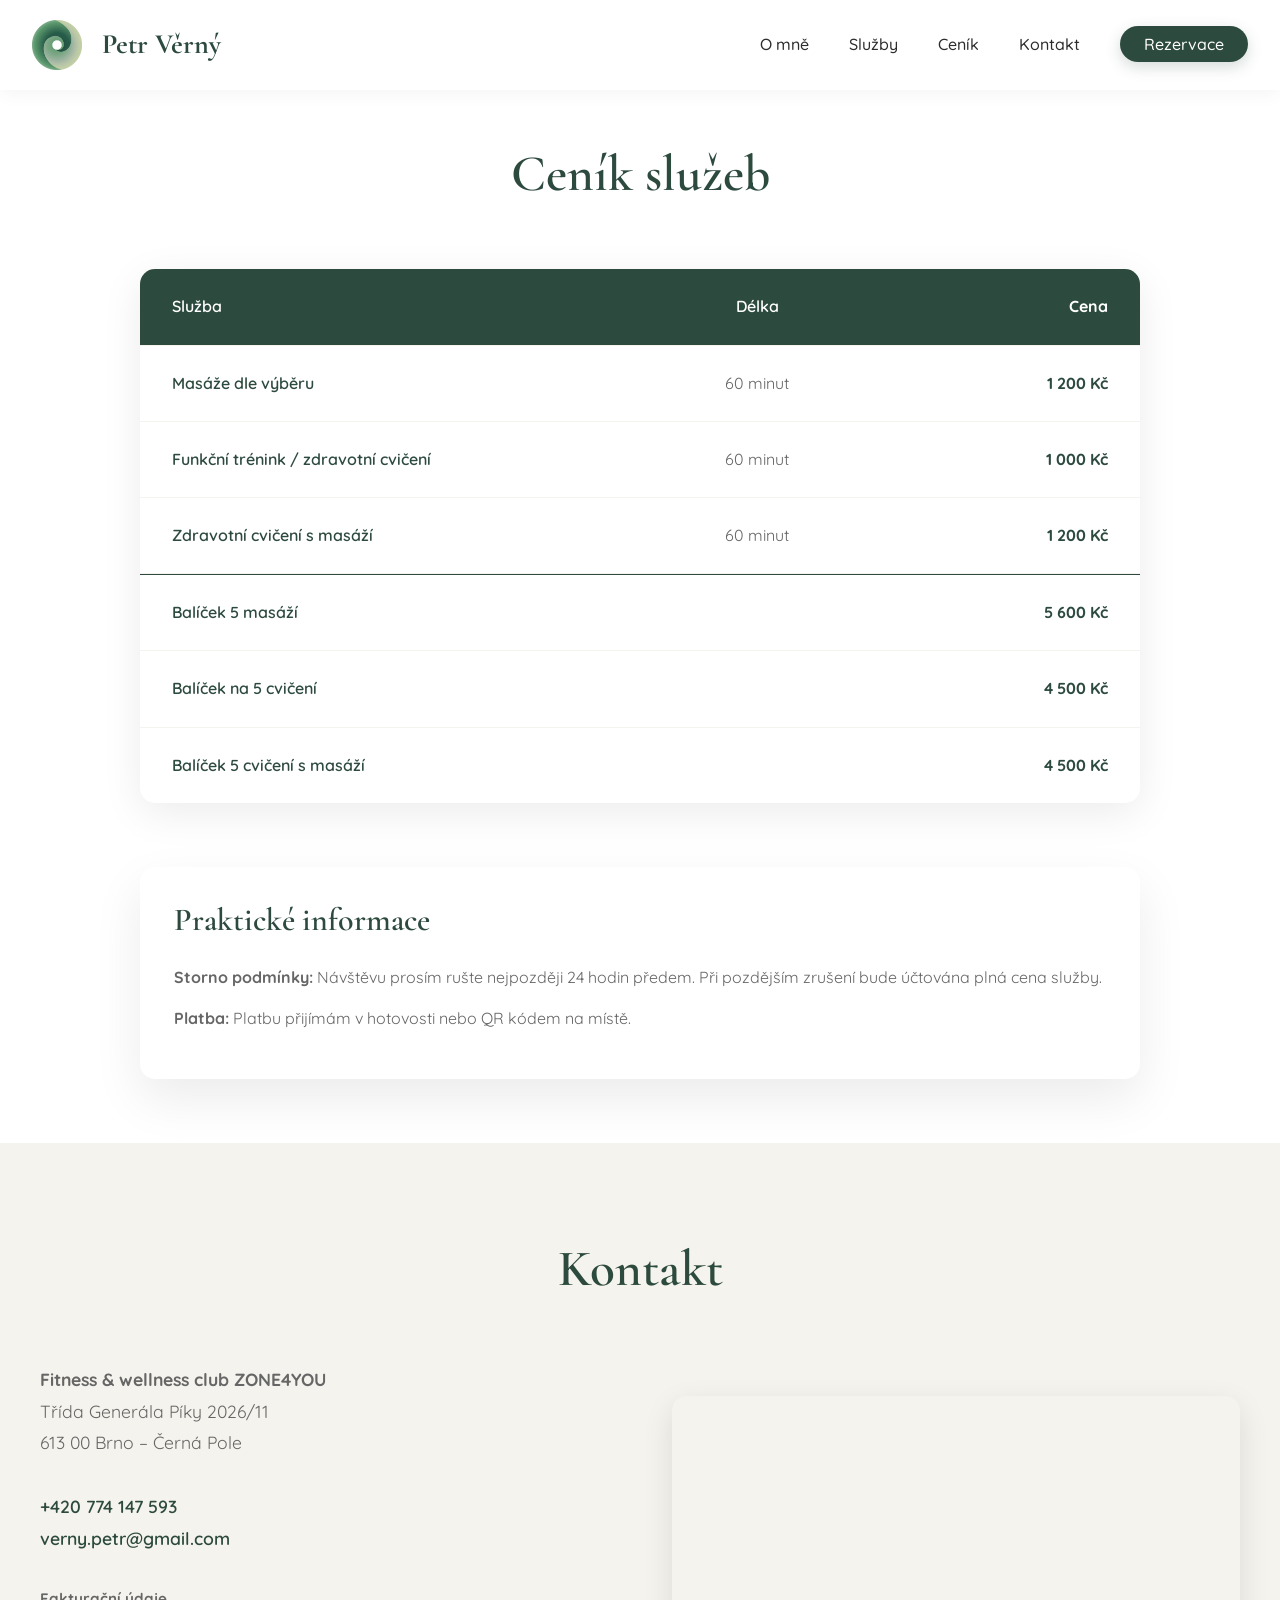
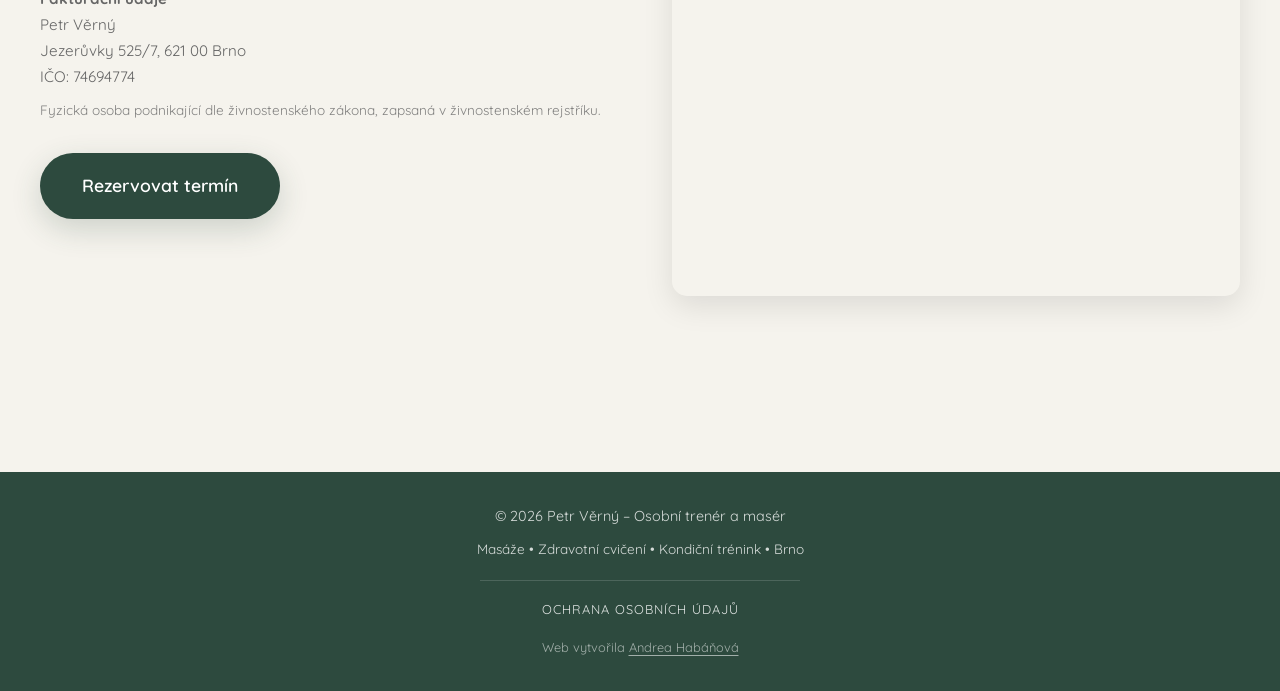
==== commit 69184c57: "Update contact information, add legal details, and implement GDPR page" ====
--- a/cenik.html
+++ b/cenik.html
@@ -141,7 +141,7 @@
                                         >Fitness & wellness club
                                         ZONE4YOU</strong
                                     ><br />
-                                    Ptřída Generála Píky 2026/11<br />
+                                    Třída Generála Píky 2026/11<br />
                                     613 00 Brno – Černá Pole
                                 </p>
                             </div>
@@ -156,6 +156,19 @@
                                     <a href="mailto:verny.petr@gmail.com"
                                         >verny.petr@gmail.com</a
                                     >
+                                </p>
+                            </div>
+
+                            <div class="contact-item contact-legal">
+                                <p>
+                                    <strong>Fakturační údaje</strong><br />
+                                    Petr Věrný<br />
+                                    Jezerůvky 525/7, 621 00 Brno<br />
+                                    IČO: 74694774
+                                </p>
+                                <p class="contact-legal-note">
+                                    Fyzická osoba podnikající dle živnostenského
+                                    zákona, zapsaná v živnostenském rejstříku.
                                 </p>
                             </div>
 
@@ -197,6 +210,9 @@
                     <p class="footer-tagline">
                         Masáže • Zdravotní cvičení • Kondiční trénink • Brno
                     </p>
+                    <p class="footer-legal">
+                        <a href="gdpr.html">Ochrana osobních údajů</a>
+                    </p>
                     <p class="footer-credit">
                         Web vytvořila
                         <a
--- a/styles.css
+++ b/styles.css
@@ -856,6 +856,17 @@
     display: block;
 }
 
+.contact-legal p {
+    font-size: 0.95rem;
+    line-height: 1.7;
+}
+
+.contact-legal-note {
+    margin-top: 0.5rem;
+    font-size: 0.85rem !important;
+    opacity: 0.8;
+}
+
 /* Footer */
 footer {
     background: var(--color-primary);
@@ -894,6 +905,62 @@
 .footer-credit a:hover {
     color: var(--color-accent);
     opacity: 1;
+}
+
+/* Footer – odkaz GDPR */
+.footer-legal {
+    margin-top: 1.25rem;
+    padding-top: 1rem;
+    border-top: 1px solid rgba(255, 255, 255, 0.15);
+    max-width: 320px;
+    margin-left: auto;
+    margin-right: auto;
+}
+
+.footer-legal a {
+    color: rgba(255, 255, 255, 0.85);
+    font-size: 0.8rem;
+    letter-spacing: 1px;
+    text-transform: uppercase;
+    text-decoration: none;
+    padding-bottom: 2px;
+    border-bottom: 1px solid transparent;
+    transition: var(--transition);
+}
+
+.footer-legal a:hover {
+    color: var(--color-accent);
+    border-bottom-color: var(--color-accent);
+}
+
+/* GDPR stránka */
+.legal-content h3 {
+    color: var(--color-primary);
+    font-size: 1.4rem;
+    margin: 2.5rem 0 0.75rem;
+}
+
+.legal-content p,
+.legal-content li {
+    color: var(--color-text-light);
+    line-height: 1.8;
+    margin-bottom: 0.75rem;
+}
+
+.legal-content ul {
+    padding-left: 1.5rem;
+    margin-bottom: 1rem;
+}
+
+.legal-content a {
+    color: var(--color-primary);
+    font-weight: 600;
+}
+
+.legal-updated {
+    margin-top: 3rem;
+    font-size: 0.9rem;
+    font-style: italic;
 }
 
 /* Exercise page */
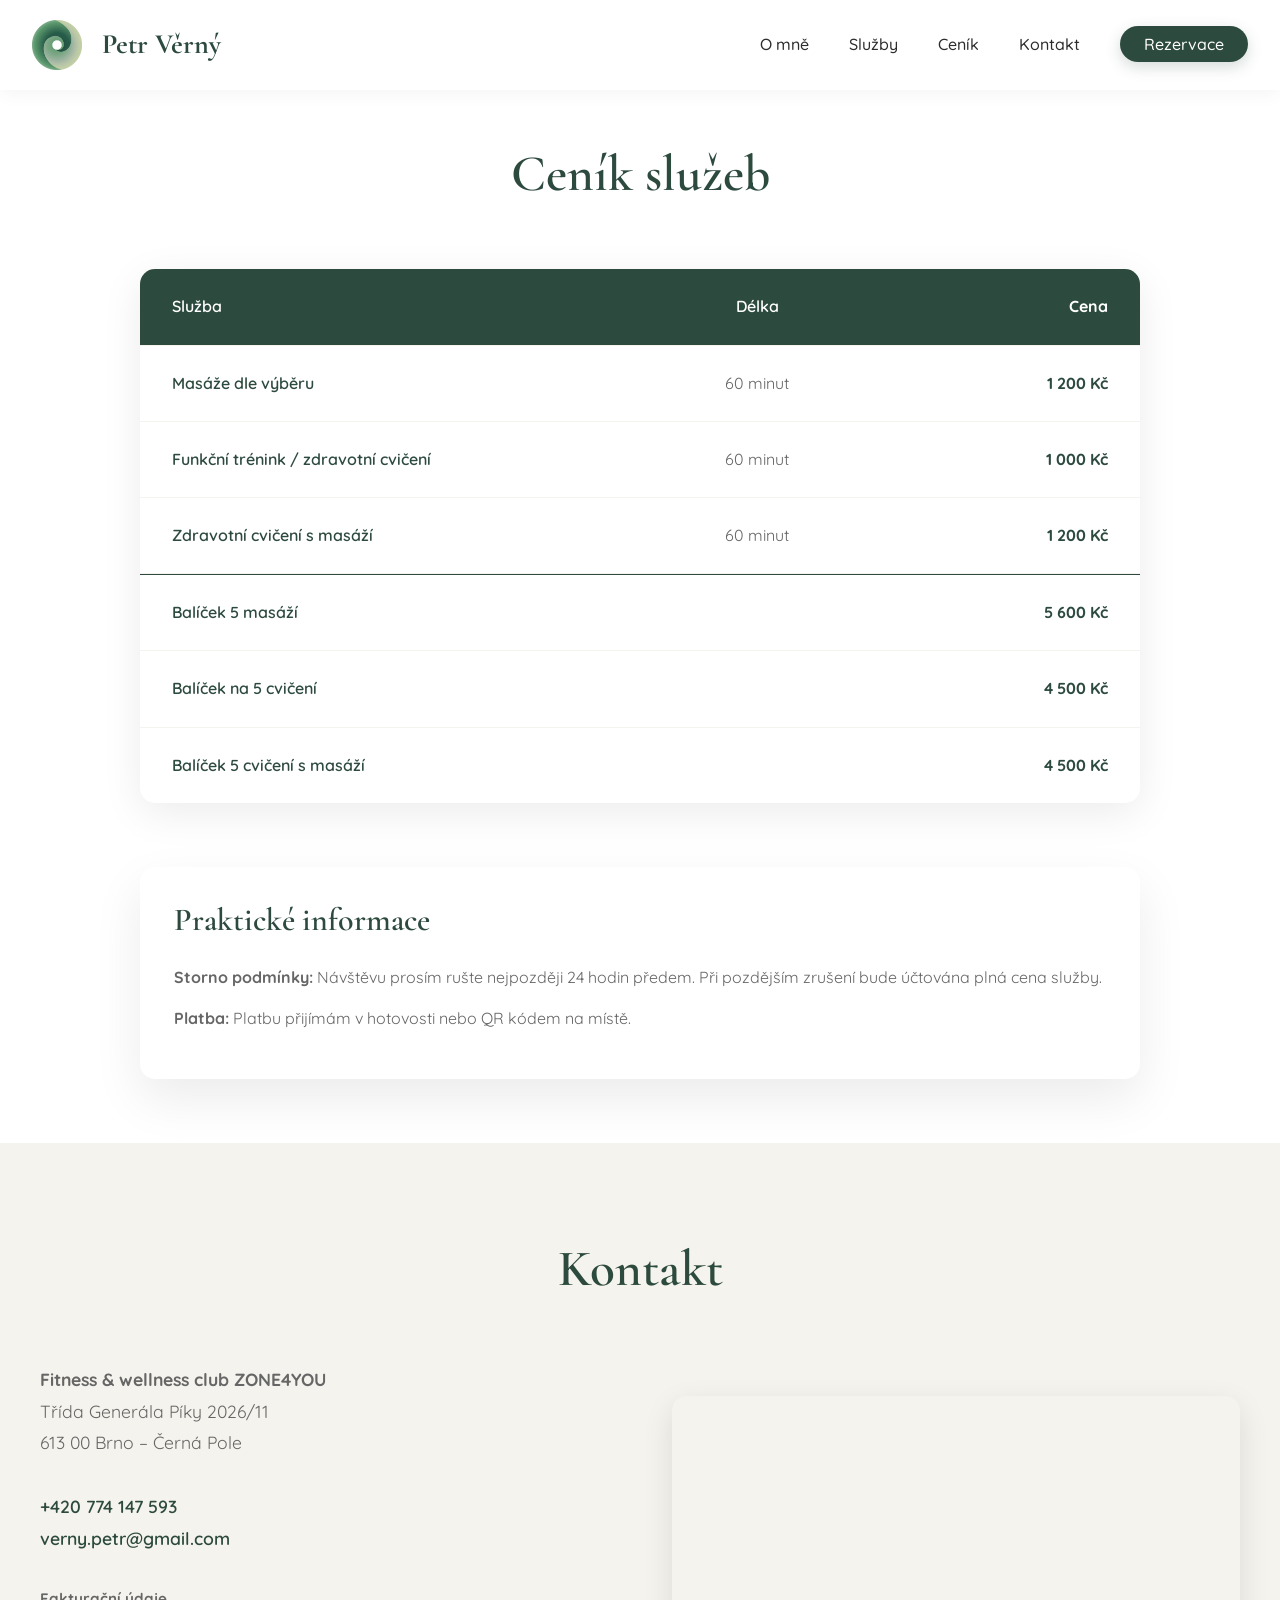
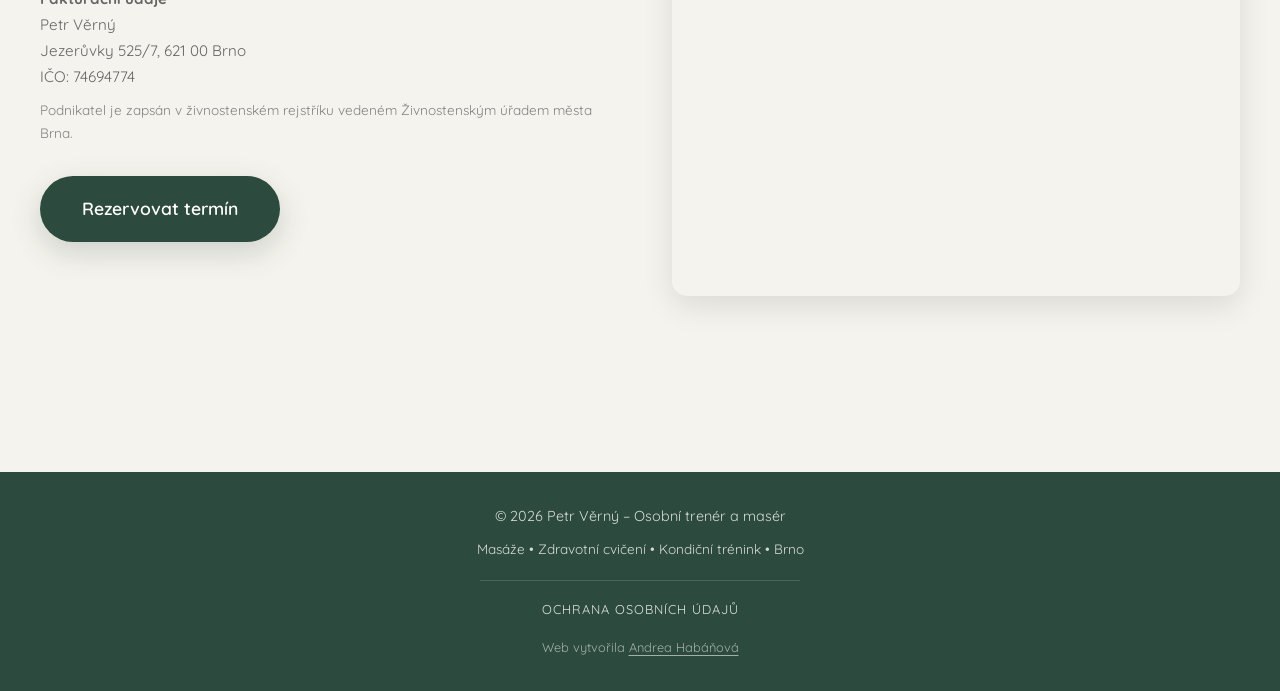
==== commit b2c3b369: "Update legal notes to clarify business registration details across multiple pages" ====
--- a/cenik.html
+++ b/cenik.html
@@ -167,8 +167,9 @@
                                     IČO: 74694774
                                 </p>
                                 <p class="contact-legal-note">
-                                    Fyzická osoba podnikající dle živnostenského
-                                    zákona, zapsaná v živnostenském rejstříku.
+                                    Podnikatel je zapsán v živnostenském
+                                    rejstříku vedeném Živnostenským úřadem města
+                                    Brna.
                                 </p>
                             </div>
 
